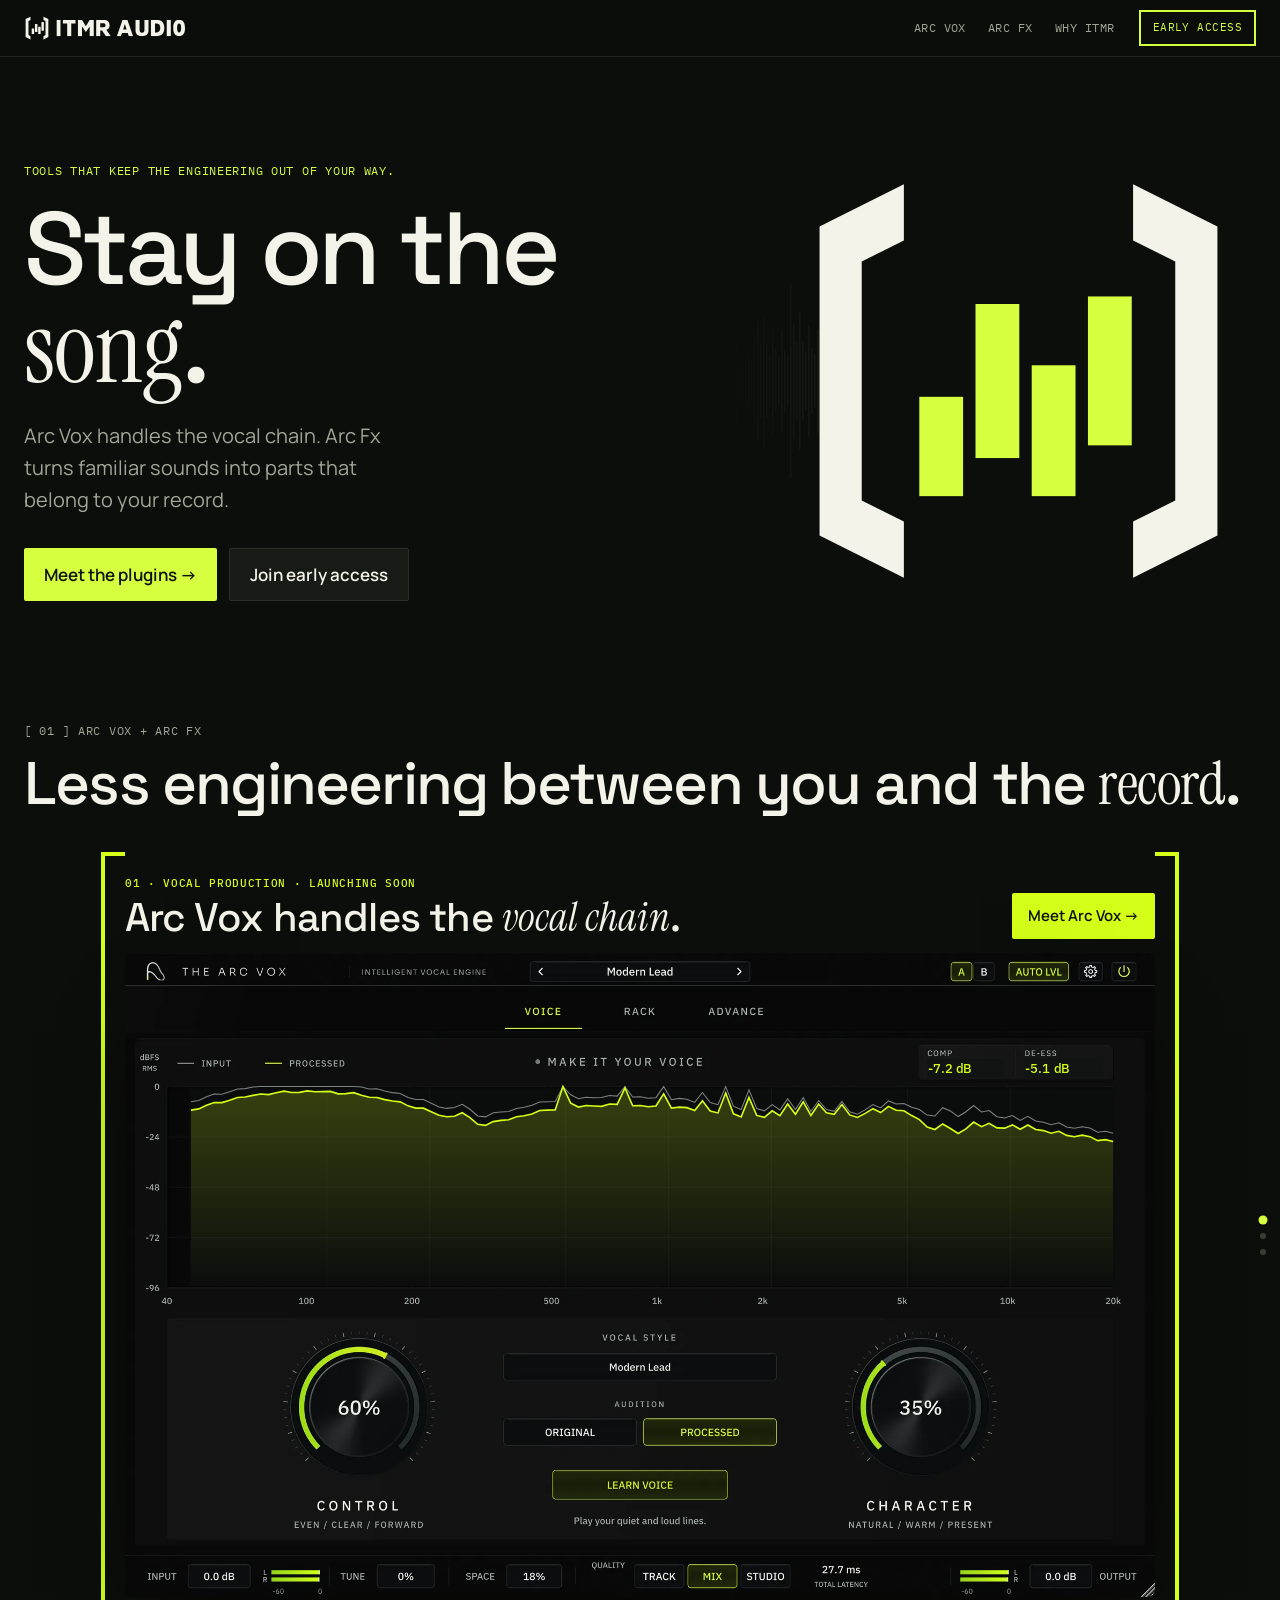
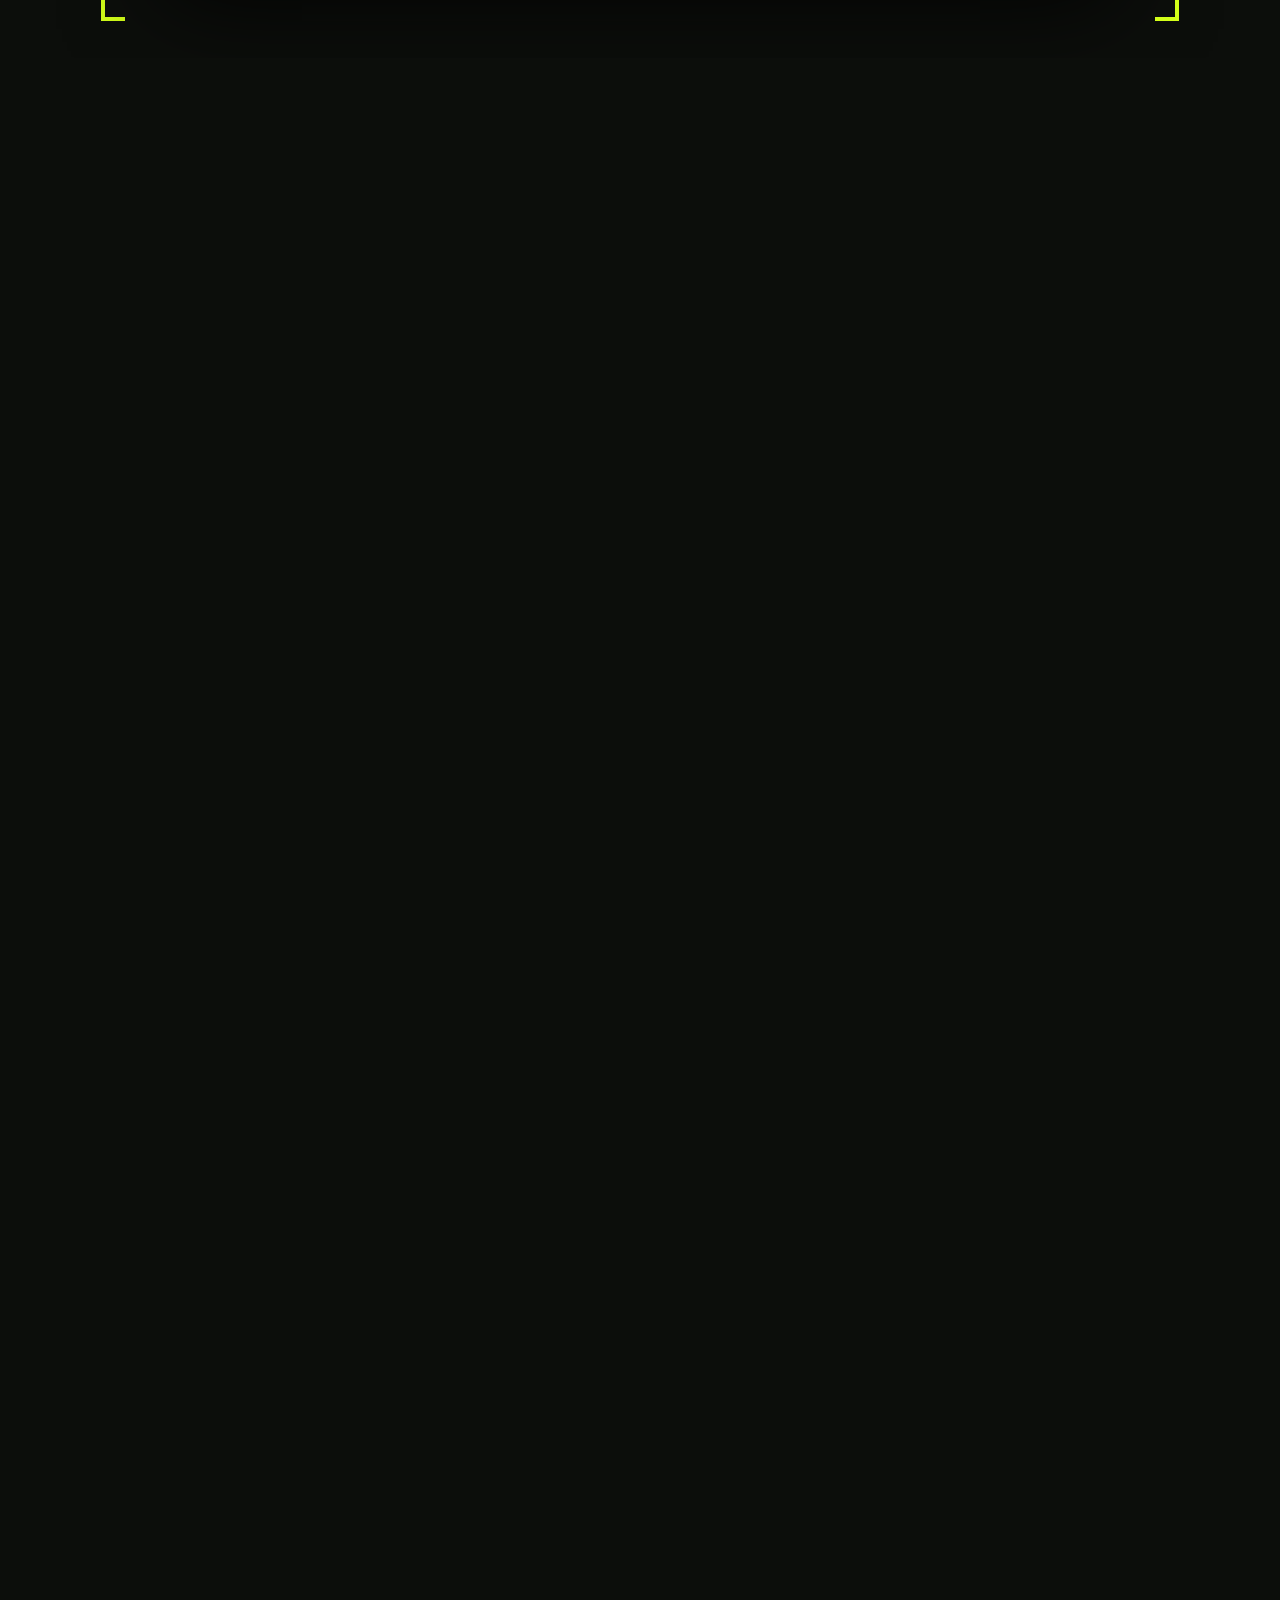
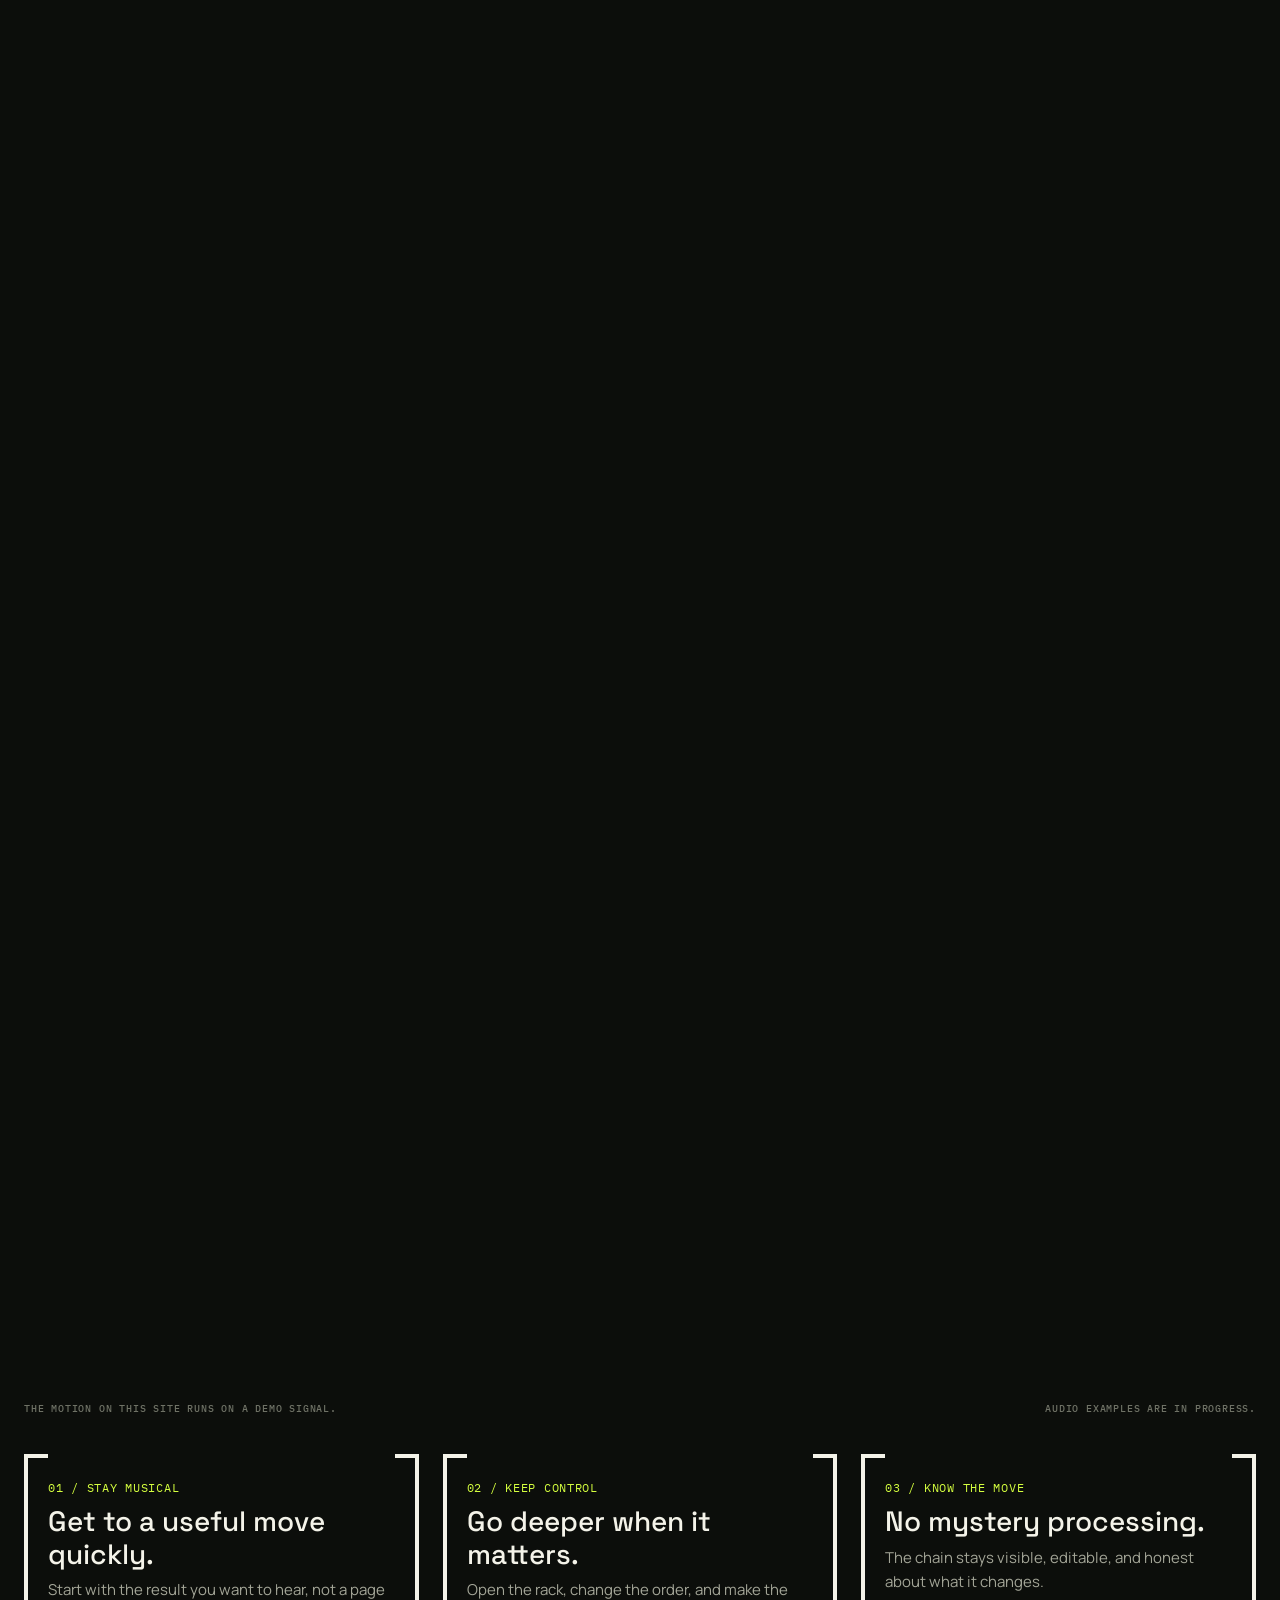
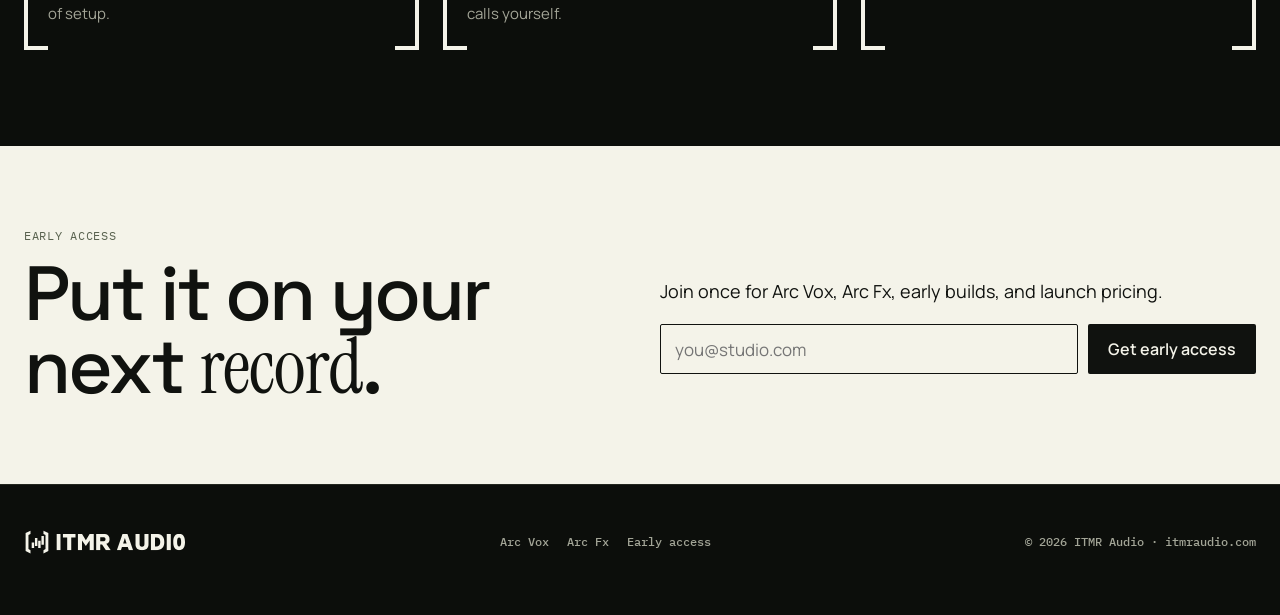
==== index.html @ 6d30c195 "Launch ITMR Audio site with artist-first product copy" ====
<!doctype html>
<html lang="en">
<head>
<meta charset="utf-8">
<meta name="viewport" content="width=device-width,initial-scale=1,viewport-fit=cover">
<title>ITMR Audio</title>
<meta name="description" content="ITMR Audio makes tools that keep artists focused on the song. Meet Arc Vox for vocal production and Arc Fx for turning familiar sounds into something new.">
<link rel="icon" href="assets/brand/itmr-audio-symbol-signal.svg" type="image/svg+xml">
<link rel="preconnect" href="https://fonts.googleapis.com">
<link rel="preconnect" href="https://fonts.gstatic.com" crossorigin>
<link rel="stylesheet" href="https://fonts.googleapis.com/css2?family=Space+Grotesk:wght@500;700&family=Manrope:wght@400;600&family=IBM+Plex+Mono:wght@500&family=IBM+Plex+Sans:wght@500&family=Instrument+Serif:ital@1&display=swap">
<link rel="stylesheet" href="assets/itmr.css">
<style>
/* Home: the ITMR house. Hero = headline + the living mark; then a perspective lift-away through
   each plugin's front face; then the point of view; then early access. */
:root{--ink:#0c0e0b;--ink-2:#171a15;--line:#23261f;--paper:#f4f3e9;--moss:#a3a597;--signal:#d5ff3f}
html{background:var(--ink)}
body{margin:0;background:var(--ink);color:var(--paper);font:400 17px/1.6 Manrope,system-ui,sans-serif;-webkit-font-smoothing:antialiased;overflow-x:clip}
a{color:inherit;text-decoration:none}
.itmr-bar{position:sticky;top:0;background:rgba(12,14,11,.88);backdrop-filter:blur(12px);-webkit-backdrop-filter:blur(12px)}
.w{max-width:1240px;margin:0 auto;padding:0 24px}
.mono{font-family:"IBM Plex Mono",ui-monospace,monospace;font-size:12px;letter-spacing:.06em;text-transform:uppercase}
.serif{font-family:"Instrument Serif",Georgia,serif;font-weight:400;letter-spacing:-.01em}
.hero{padding:64px 0 56px}
.hero .g{display:grid;grid-template-columns:minmax(0,1.1fr) minmax(0,.9fr);gap:48px;align-items:center}
.hero h1{margin:20px 0 0;font-family:"Space Grotesk",sans-serif;font-weight:500;font-size:clamp(52px,8vw,112px);line-height:.95;letter-spacing:-.04em}
.hero p{margin:24px 0 32px;color:var(--moss);font-size:20px;max-width:32ch}
.btns{display:flex;gap:12px;flex-wrap:wrap}
.b1{background:var(--signal);color:#10120f;padding:13px 20px;border-radius:2px;font-weight:600}
.b2{border:1px solid #2a2e26;background:var(--ink-2);padding:12px 20px;border-radius:2px;font-weight:600}
.b1:hover{background:#e4ff7a}.b2:hover{border-color:var(--paper)}
.logoD{width:100%;max-width:520px;justify-self:end}
.logoD canvas{width:100%;aspect-ratio:1/1;display:block}
.sec-h{padding:24px 0 0}
.sec-h h2{margin:14px 0 0;font-family:"Space Grotesk",sans-serif;font-weight:500;font-size:clamp(36px,5vw,60px);line-height:1;letter-spacing:-.03em}
.lh a.go{padding:11px 16px;border-radius:2px;font-weight:600;white-space:nowrap;font-size:15px;color:#10120f;background:var(--fc)}
.pr{display:grid;grid-template-columns:repeat(3,minmax(0,1fr));gap:24px;padding:40px 0 96px}
.pr .frD{--fc:#f4f3e9}
.pr b{display:block;font-family:"Space Grotesk",sans-serif;font-weight:500;font-size:28px;margin-top:8px;line-height:1.15}
.pr p{color:var(--moss);font-size:15px;margin:8px 0 0}
[data-reveal]{opacity:0;transform:translateY(40px);transition:opacity .6s,transform .6s}
[data-reveal].in{opacity:1;transform:none}
.join{background:var(--paper);color:#10120f}
.join .w{padding-top:80px;padding-bottom:80px;display:grid;grid-template-columns:minmax(0,1fr) minmax(0,1fr);gap:40px;align-items:end}
.join h2{margin:12px 0 0;font-family:"Space Grotesk",sans-serif;font-weight:500;font-size:clamp(40px,6vw,80px);line-height:.95;letter-spacing:-.04em}
.join form{display:flex;gap:10px;flex-wrap:wrap}
.join input{flex:1 1 220px;min-height:48px;padding:0 14px;border:1px solid #10120f;background:transparent;font:inherit;color:#10120f;border-radius:2px}
.join button{min-height:48px;padding:0 20px;background:#10120f;color:var(--paper);border:0;border-radius:2px;font:600 16px Manrope,sans-serif;cursor:pointer}
.join .msg{margin-top:10px;font-size:14px;color:#59624f;min-height:1.4em}
@media (max-width:860px){
.hero .g{grid-template-columns:minmax(0,1fr);gap:28px}
.logoD{max-width:340px;margin:0 auto;justify-self:center}
.pr,.join .w{grid-template-columns:minmax(0,1fr)}
}
</style>
</head>
<body>

<header class="itmr-bar"><div class="w">
<a href="index.html" aria-label="ITMR Audio home"><img src="assets/brand/itmr-audio-horizontal-paper.svg" alt="ITMR Audio" width="180" height="29"></a>
<nav aria-label="Main"><a href="arc-vox.html">Arc Vox</a><a href="arc-fx.html">Arc Fx</a><a class="hs" href="#pov">Why ITMR</a></nav>
<a class="ea" href="#join">Early access</a>
</div></header>

<main>
<section class="hero"><div class="w g">
<div>
<div class="mono" style="color:var(--signal)">Tools that keep the engineering out of your way.</div>
<h1>Stay on the <span class="serif">song</span>.</h1>
<p>Arc Vox handles the vocal chain. Arc Fx turns familiar sounds into parts that belong to your record.</p>
<div class="btns"><a class="b1" href="#tools">Meet the plugins →</a><a class="b2" href="#join">Join early access</a></div>
</div>
<div class="logoD"><canvas data-live="logo" aria-label="The ITMR Audio mark, its four bars turning into live level meters and back"></canvas></div>
</div></section>

<section class="sec-h" id="tools"><div class="w">
<div class="mono" style="color:var(--moss)">[ 01 ] Arc Vox + Arc Fx</div>
<h2>Less engineering between you and the <span class="serif">record</span>.</h2>
</div></section>

<section class="liftD" style="height:420vh;--stick:56px" aria-label="THE ARC VOX and THE ARC FX">
<div class="stageD">
<div class="layerD" style="--fc:#d3ff19">
<div class="frD" style="background:var(--ink)">
<div class="lh"><div><div class="k">01 · Vocal production · launching soon</div><div class="t">Arc Vox handles the <i>vocal chain</i>.</div></div><a class="go" href="arc-vox.html">Meet Arc Vox →</a></div>
<div class="live" data-live="vox-voice"><img src="assets/vox/01-voice.webp" alt="Arc Vox voice view: input and processed spectrum, CONTROL and CHARACTER knobs"><canvas></canvas></div>
</div>
</div>
<div class="layerD" style="--fc:#b8ff1f;opacity:0">
<div class="frD" style="background:var(--ink)">
<div class="lh"><div><div class="k">02 · Modular effects · early access</div><div class="t">Quit using the sound exactly as you <i>found it</i>.</div></div><a class="go" href="arc-fx.html">Meet Arc Fx →</a></div>
<div class="live" data-live="fx-create"><img src="assets/fx/scr/01-create.webp" alt="Arc Fx create view: UNSTABLE and DRIFT knobs, the transform field, and Generate"><canvas></canvas></div>
</div>
</div>
<div class="layerD txt" id="inside" style="--fc:#d5ff3f;opacity:0">
<div class="kD">[ 02 ] Inside</div>
<div class="bigD">Start fast. Open it up when you want <i>control</i>.</div>
<p class="subD">Both plugins put the useful move first, then open into editable racks when you want to make every decision yourself.</p>
<div class="btns" style="justify-content:center"><a class="frD" style="--fc:#d3ff19;padding:12px 26px;font-weight:600" href="arc-vox.html#tour">Open the Arc Vox rack →</a><a class="frD" style="--fc:#b8ff1f;padding:12px 26px;font-weight:600" href="arc-fx.html#tour">Open the Arc Fx pedals →</a></div>
</div>
<div class="dotsD" aria-hidden="true"><i></i><i></i><i></i></div>
</div>
</section>
<div class="w"><div class="demo-tag"><span>The motion on this site runs on a demo signal.</span><span>Audio examples are in progress.</span></div></div>

<section id="pov"><div class="w">
<div class="pr">
<div class="frD" data-reveal><div class="mono" style="color:var(--signal)">01 / Stay musical</div><b>Get to a useful move quickly.</b><p>Start with the result you want to hear, not a page of setup.</p></div>
<div class="frD" data-reveal style="transition-delay:.1s"><div class="mono" style="color:var(--signal)">02 / Keep control</div><b>Go deeper when it matters.</b><p>Open the rack, change the order, and make the calls yourself.</p></div>
<div class="frD" data-reveal style="transition-delay:.2s"><div class="mono" style="color:var(--signal)">03 / Know the move</div><b>No mystery processing.</b><p>The chain stays visible, editable, and honest about what it changes.</p></div>
</div>
</div></section>

<section class="join" id="join"><div class="w">
<div><div class="mono" style="color:#59624f">Early access</div><h2>Put it on your next <span class="serif">record</span>.</h2></div>
<div>
<p style="margin:0 0 18px;font-size:18px">Join once for Arc Vox, Arc Fx, early builds, and launch pricing.</p>
<form id="join-form" novalidate><label for="em" style="position:absolute;left:-9999px">Email</label><input id="em" type="email" placeholder="you@studio.com" autocomplete="email" required><button type="submit">Get early access</button></form>
<div class="msg" id="join-msg" role="status"></div>
</div>
</div></section>
</main>

<footer class="itmr-foot"><div class="w">
<img src="assets/brand/itmr-audio-horizontal-paper.svg" alt="ITMR Audio" width="162" height="26">
<nav aria-label="Footer"><a href="arc-vox.html">Arc Vox</a><a href="arc-fx.html">Arc Fx</a><a href="#join">Early access</a></nav>
<span>© 2026 ITMR Audio · itmraudio.com</span>
</div></footer>

<script src="assets/itmr.js"></script>
<script>
document.getElementById('join-form').addEventListener('submit',function(e){e.preventDefault();var v=document.getElementById('em').value.trim(),m=document.getElementById('join-msg');
if(!/^\S+@\S+\.\S+$/.test(v)){m.textContent='Enter a valid email address.';return;}m.textContent='Thanks. Signup is not connected yet, so nothing was sent.';});
</script>
</body>
</html>
---- assets/itmr.css ----
/* ITMR Audio house layer: shared by the home page and every product page.
   Product pages keep their own palette inside; this file owns the shell, the bracket frames,
   the live plugin overlays and the perspective lift-away tours. */
.itmr-bar{position:relative;z-index:31;background:#0c0e0b;border-bottom:1px solid #23261f;font-family:"IBM Plex Mono",ui-monospace,monospace}
.itmr-bar .w{max-width:1240px;margin:0 auto;padding:0 24px;height:56px;display:flex;align-items:center;gap:24px}
.itmr-bar img{display:block;height:26px;width:auto}
.itmr-bar nav{display:flex;gap:22px;margin-left:auto;font-size:12px;letter-spacing:.04em;text-transform:uppercase}
.itmr-bar nav a{color:#a3a597;text-decoration:none;white-space:nowrap}
.itmr-bar nav a:hover{color:#f4f3e9}
.itmr-bar nav a[aria-current="page"]{color:#f4f3e9}
.itmr-bar .ea{border:2px solid #d5ff3f;color:#d5ff3f;padding:7px 12px;font-size:11px;letter-spacing:.04em;text-transform:uppercase;text-decoration:none;white-space:nowrap}
.itmr-bar .ea:hover{background:#d5ff3f;color:#10120f}
@media (max-width:720px){.itmr-bar nav .hs{display:none}.itmr-bar nav{gap:14px;font-size:11px}.itmr-bar .ea{display:none}.itmr-bar img{height:22px}}

/* bracket frame: the logo's brackets, in the colour of whatever they hold */
.frD{position:relative;padding:24px}
.frD::before,.frD::after{content:"";position:absolute;top:0;bottom:0;width:20px;border:4px solid var(--fc,#f4f3e9);pointer-events:none}
.frD::before{left:0;border-right:0}.frD::after{right:0;border-left:0}
@media (max-width:860px){.frD{padding:16px 14px}}

/* live plugin: screenshot + canvas drawn at the UI's own geometry */
.live{position:relative;width:100%;aspect-ratio:1280/800;border-radius:8px;overflow:hidden;background:#080909;box-shadow:0 40px 90px -40px rgba(0,0,0,.9)}
.live>img,.live>canvas{position:absolute;inset:0;width:100%;height:100%;display:block}
.live.chain{aspect-ratio:1440/560;background:#10120f}
.live.chain .peds{position:absolute;left:4%;right:4%;top:50%;transform:translateY(-50%);display:flex;align-items:center;justify-content:space-between;gap:2%;pointer-events:none;font:500 12px/1 "IBM Plex Mono",monospace;letter-spacing:.08em;text-transform:uppercase;color:#a3a597}
.live.chain .peds img{width:19%;aspect-ratio:480/540;display:block;filter:drop-shadow(0 18px 24px rgba(0,0,0,.55))}
.live.chain .peds span{width:7%}.live.chain .peds span:last-child{text-align:right}
.demo-tag{font:500 10px/1 "IBM Plex Mono",monospace;letter-spacing:.08em;text-transform:uppercase;color:#6f7266;margin-top:10px;display:flex;justify-content:space-between;gap:12px}

/* perspective lift-away tour */
.liftD{position:relative}
.liftD .stageD{position:sticky;top:var(--stick,72px);height:calc(100vh - var(--stick,72px));height:calc(100svh - var(--stick,72px));overflow:hidden;display:grid;place-items:center;padding:0 20px}
.liftD .layerD{grid-area:1/1;width:min(100%,calc((100svh - var(--stick,72px) - 200px) * 1.6 + 48px));transform-origin:50% 55%;backface-visibility:hidden;will-change:transform,opacity;color:#f4f3e9}
.liftD .layerD.txt{width:min(100%,900px);text-align:center}
.liftD .lh{display:grid;grid-template-columns:minmax(0,1fr) auto;gap:10px 20px;align-items:end;margin-bottom:14px;text-align:left}
.liftD .lh .k{font:500 11px/1.3 "IBM Plex Mono",monospace;letter-spacing:.06em;text-transform:uppercase;color:var(--fc)}
.liftD .lh .t{font-family:"Space Grotesk",system-ui,sans-serif;font-weight:500;font-size:clamp(24px,3.2vw,40px);line-height:1.05;letter-spacing:-.02em;margin-top:6px}
.liftD .lh .t i{font-family:"Instrument Serif",Georgia,serif;font-weight:400;letter-spacing:0}
.liftD .lh p{margin:0;max-width:34ch;color:#a3a597;font:400 14px/1.5 "Manrope",system-ui,sans-serif}
.liftD .dotsD{position:absolute;right:14px;top:50%;transform:translateY(-50%);display:grid;gap:10px;z-index:9}
.liftD .dotsD i{display:block;width:6px;height:6px;border-radius:50%;background:#3a3e34;transition:background .3s,transform .3s}
.liftD .dotsD i.on{background:var(--dot,#d5ff3f);transform:scale(1.5)}
.liftD .bigD{font-family:"Space Grotesk",system-ui,sans-serif;font-weight:500;font-size:clamp(40px,7vw,96px);line-height:.98;letter-spacing:-.04em;margin:16px auto 0;max-width:12ch}
.liftD .bigD i{font-family:"Instrument Serif",Georgia,serif;font-weight:400;letter-spacing:-.01em}
.liftD .kD{font:500 12px/1 "IBM Plex Mono",monospace;letter-spacing:.06em;text-transform:uppercase;color:var(--fc,#d5ff3f)}
.liftD .subD{margin:20px auto 26px;color:#a3a597;max-width:40ch;font:400 17px/1.6 "Manrope",system-ui,sans-serif}
@media (max-width:860px){.liftD .lh{grid-template-columns:minmax(0,1fr)}.liftD .lh p{display:none}.liftD .dotsD{right:6px}}
@media (prefers-reduced-motion:reduce){.liftD{height:auto!important}.liftD .stageD{position:static;height:auto;display:block;padding:24px 20px}.liftD .layerD{opacity:1!important;transform:none!important;margin:0 auto 48px}.liftD .dotsD{display:none}}

/* house footer */
.itmr-foot{border-top:1px solid #23261f;background:#0c0e0b;position:relative;z-index:1}
.itmr-foot .w{max-width:1240px;margin:0 auto;padding:44px 24px 60px;display:flex;flex-wrap:wrap;justify-content:space-between;gap:20px;align-items:center;font:500 12px/1.5 "IBM Plex Mono",monospace;color:#a3a597}
.itmr-foot img{height:26px;width:auto;display:block}
.itmr-foot nav{display:flex;gap:18px;flex-wrap:wrap}.itmr-foot a{color:#a3a597;text-decoration:none}.itmr-foot a:hover{color:#f4f3e9}
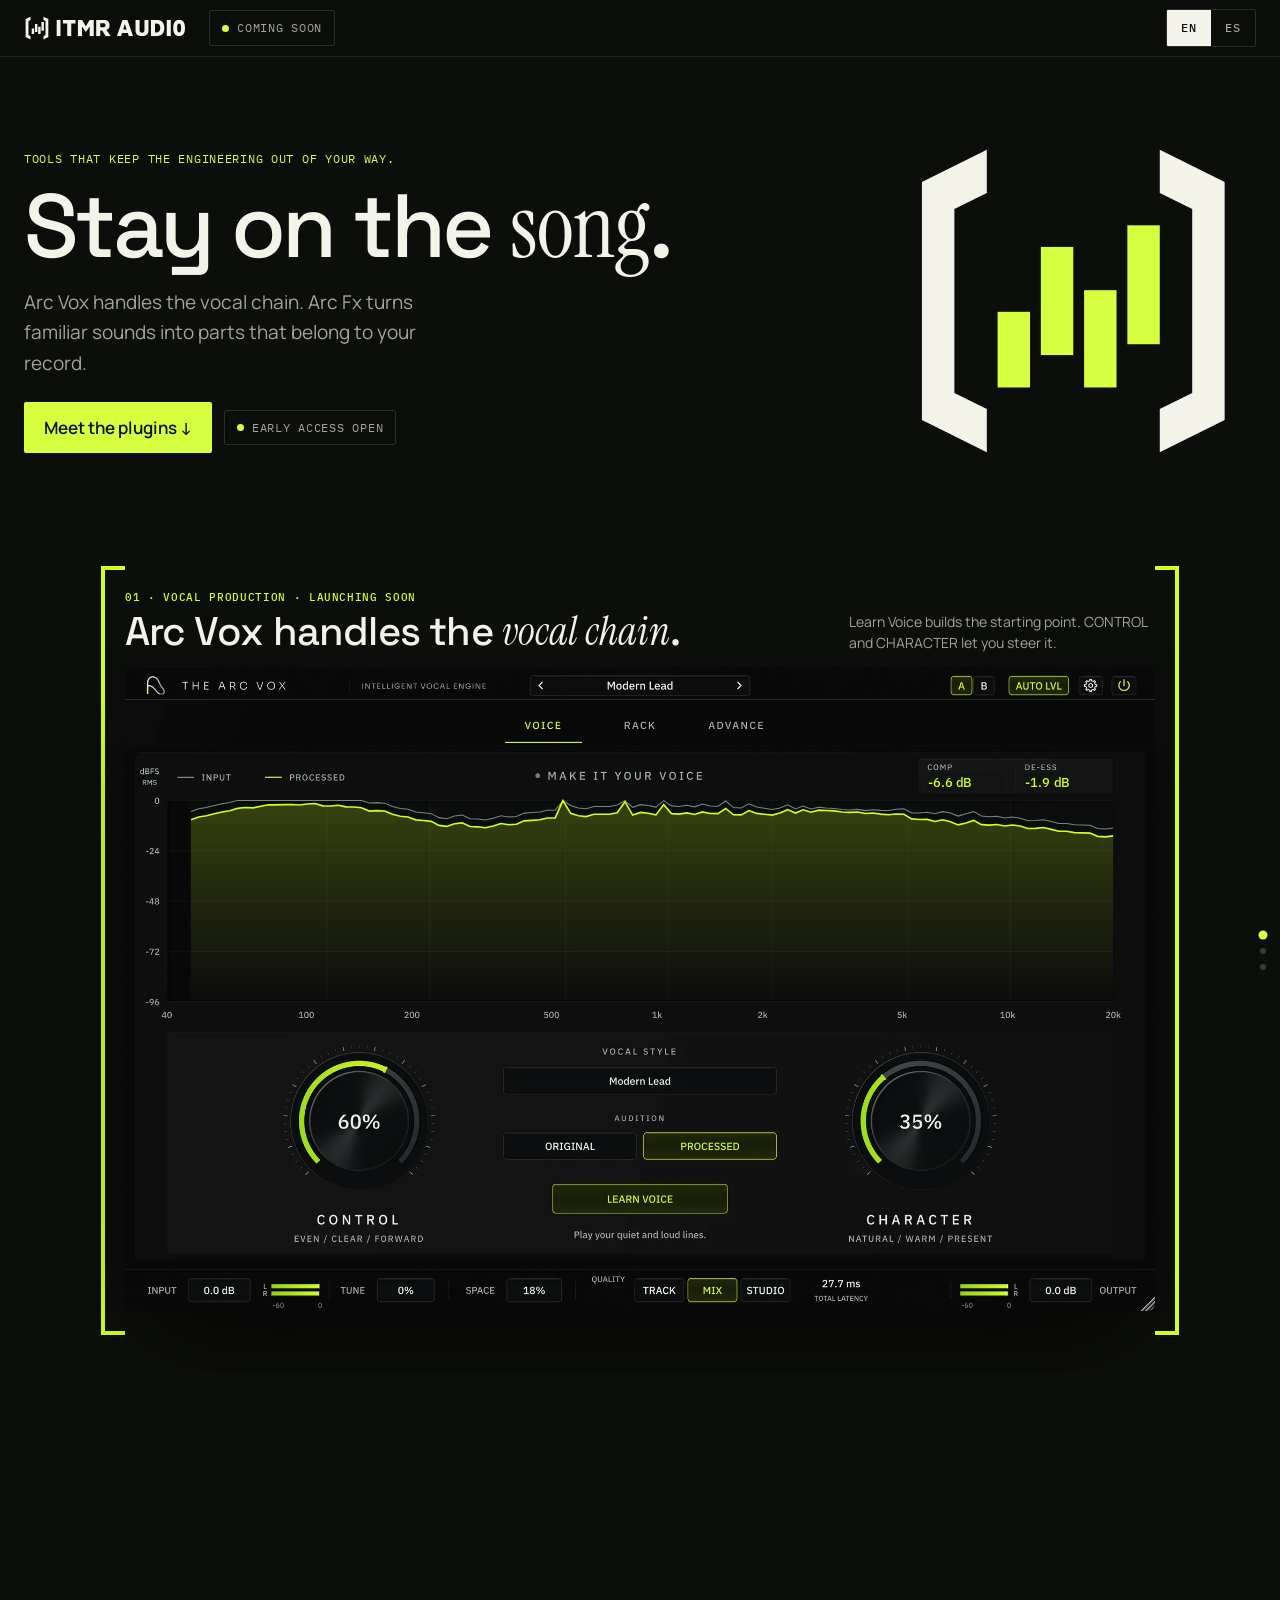
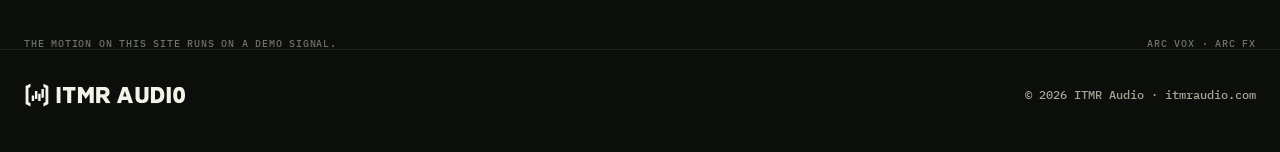
==== commit a1c0bbdb: "Launch coming-soon page with free early-access signup" ====
--- a/index.html
+++ b/index.html
@@ -3,16 +3,16 @@
 <head>
 <meta charset="utf-8">
 <meta name="viewport" content="width=device-width,initial-scale=1,viewport-fit=cover">
-<title>ITMR Audio</title>
-<meta name="description" content="ITMR Audio makes tools that keep artists focused on the song. Meet Arc Vox for vocal production and Arc Fx for turning familiar sounds into something new.">
+<title>ITMR Audio · Coming soon</title>
+<meta name="description" content="Arc Vox handles the vocal chain. Arc Fx turns familiar sounds into something new. Join the ITMR Audio early-access list.">
 <link rel="icon" href="assets/brand/itmr-audio-symbol-signal.svg" type="image/svg+xml">
 <link rel="preconnect" href="https://fonts.googleapis.com">
 <link rel="preconnect" href="https://fonts.gstatic.com" crossorigin>
 <link rel="stylesheet" href="https://fonts.googleapis.com/css2?family=Space+Grotesk:wght@500;700&family=Manrope:wght@400;600&family=IBM+Plex+Mono:wght@500&family=IBM+Plex+Sans:wght@500&family=Instrument+Serif:ital@1&display=swap">
 <link rel="stylesheet" href="assets/itmr.css">
 <style>
-/* Home: the ITMR house. Hero = headline + the living mark; then a perspective lift-away through
-   each plugin's front face; then the point of view; then early access. */
+/* Coming-soon page: compact version of the home. Animated mark → perspective lift-away through both
+   plugins' live front faces → early-access signup. English / Spanish switch. */
 :root{--ink:#0c0e0b;--ink-2:#171a15;--line:#23261f;--paper:#f4f3e9;--moss:#a3a597;--signal:#d5ff3f}
 html{background:var(--ink)}
 body{margin:0;background:var(--ink);color:var(--paper);font:400 17px/1.6 Manrope,system-ui,sans-serif;-webkit-font-smoothing:antialiased;overflow-x:clip}
@@ -21,116 +21,155 @@
 .w{max-width:1240px;margin:0 auto;padding:0 24px}
 .mono{font-family:"IBM Plex Mono",ui-monospace,monospace;font-size:12px;letter-spacing:.06em;text-transform:uppercase}
 .serif{font-family:"Instrument Serif",Georgia,serif;font-weight:400;letter-spacing:-.01em}
-.hero{padding:64px 0 56px}
-.hero .g{display:grid;grid-template-columns:minmax(0,1.1fr) minmax(0,.9fr);gap:48px;align-items:center}
-.hero h1{margin:20px 0 0;font-family:"Space Grotesk",sans-serif;font-weight:500;font-size:clamp(52px,8vw,112px);line-height:.95;letter-spacing:-.04em}
-.hero p{margin:24px 0 32px;color:var(--moss);font-size:20px;max-width:32ch}
-.btns{display:flex;gap:12px;flex-wrap:wrap}
-.b1{background:var(--signal);color:#10120f;padding:13px 20px;border-radius:2px;font-weight:600}
-.b2{border:1px solid #2a2e26;background:var(--ink-2);padding:12px 20px;border-radius:2px;font-weight:600}
-.b1:hover{background:#e4ff7a}.b2:hover{border-color:var(--paper)}
-.logoD{width:100%;max-width:520px;justify-self:end}
+/* language switch */
+.lang{margin-left:auto;display:flex;border:1px solid #2a2e26;border-radius:2px;overflow:hidden}
+.lang button{min-width:44px;min-height:36px;padding:0 10px;background:transparent;border:0;color:var(--moss);font:500 12px/1 "IBM Plex Mono",monospace;letter-spacing:.06em;cursor:pointer}
+.lang button[aria-pressed="true"]{background:var(--paper);color:#10120f}
+.lang button:focus-visible{outline:2px solid var(--signal);outline-offset:-2px}
+.soon-chip{display:inline-flex;align-items:center;gap:8px;border:1px solid #2a2e26;padding:7px 12px;border-radius:2px;color:var(--moss);white-space:nowrap}
+.soon-chip i{width:7px;height:7px;border-radius:50%;background:var(--signal);animation:pulse 1.6s ease-in-out infinite}
+@keyframes pulse{50%{opacity:.25}}
+@media (prefers-reduced-motion:reduce){.soon-chip i{animation:none}}
+/* hero: compact */
+.hero{padding:44px 0 28px}
+.hero .g{display:grid;grid-template-columns:minmax(0,1.15fr) minmax(0,.85fr);gap:40px;align-items:center}
+.hero h1{margin:16px 0 0;font-family:"Space Grotesk",sans-serif;font-weight:500;font-size:clamp(46px,7vw,96px);line-height:.95;letter-spacing:-.04em}
+.hero p{margin:18px 0 24px;color:var(--moss);font-size:19px;max-width:34ch}
+.btns{display:flex;gap:12px;flex-wrap:wrap;align-items:center}
+.b1{background:var(--signal);color:#10120f;padding:12px 20px;border-radius:2px;font-weight:600}
+.b1:hover{background:#e4ff7a}
+.logoD{width:100%;max-width:400px;justify-self:end}
 .logoD canvas{width:100%;aspect-ratio:1/1;display:block}
-.sec-h{padding:24px 0 0}
-.sec-h h2{margin:14px 0 0;font-family:"Space Grotesk",sans-serif;font-weight:500;font-size:clamp(36px,5vw,60px);line-height:1;letter-spacing:-.03em}
-.lh a.go{padding:11px 16px;border-radius:2px;font-weight:600;white-space:nowrap;font-size:15px;color:#10120f;background:var(--fc)}
-.pr{display:grid;grid-template-columns:repeat(3,minmax(0,1fr));gap:24px;padding:40px 0 96px}
-.pr .frD{--fc:#f4f3e9}
-.pr b{display:block;font-family:"Space Grotesk",sans-serif;font-weight:500;font-size:28px;margin-top:8px;line-height:1.15}
-.pr p{color:var(--moss);font-size:15px;margin:8px 0 0}
-[data-reveal]{opacity:0;transform:translateY(40px);transition:opacity .6s,transform .6s}
-[data-reveal].in{opacity:1;transform:none}
-.join{background:var(--paper);color:#10120f}
-.join .w{padding-top:80px;padding-bottom:80px;display:grid;grid-template-columns:minmax(0,1fr) minmax(0,1fr);gap:40px;align-items:end}
-.join h2{margin:12px 0 0;font-family:"Space Grotesk",sans-serif;font-weight:500;font-size:clamp(40px,6vw,80px);line-height:.95;letter-spacing:-.04em}
-.join form{display:flex;gap:10px;flex-wrap:wrap}
-.join input{flex:1 1 220px;min-height:48px;padding:0 14px;border:1px solid #10120f;background:transparent;font:inherit;color:#10120f;border-radius:2px}
-.join button{min-height:48px;padding:0 20px;background:#10120f;color:var(--paper);border:0;border-radius:2px;font:600 16px Manrope,sans-serif;cursor:pointer}
-.join .msg{margin-top:10px;font-size:14px;color:#59624f;min-height:1.4em}
+/* final layer */
+.signup-form{width:min(100%,540px);margin:0 auto}
+.signup-row{display:flex;gap:10px;align-items:stretch}
+.signup-row input{min-width:0;flex:1;min-height:52px;padding:0 16px;border:1px solid #4a5040;border-radius:2px;background:#11140f;color:var(--paper);font:500 16px Manrope,sans-serif;outline:none}
+.signup-row input::placeholder{color:#777b6f}
+.signup-row input:focus{border-color:var(--signal);box-shadow:0 0 0 2px rgba(213,255,63,.13)}
+.signup-row button{min-height:52px;padding:0 22px;border:1px solid var(--signal);border-radius:2px;background:var(--signal);color:#10120f;font:700 15px Manrope,sans-serif;cursor:pointer;white-space:nowrap}
+.signup-row button:hover{background:#e4ff7a;border-color:#e4ff7a}
+.signup-row button:disabled{cursor:wait;opacity:.62}
+.signup-note{margin:11px 0 0;color:#777b6f;font:500 10px/1.5 "IBM Plex Mono",monospace;letter-spacing:.04em;text-transform:uppercase}
+.signup-status{min-height:1.5em;margin:12px 0 0;color:var(--moss);font-size:14px}
+.signup-status.ok{color:var(--signal)}
+.signup-status.err{color:#ffb58c}
+.hp{position:absolute!important;width:1px!important;height:1px!important;padding:0!important;margin:-1px!important;overflow:hidden!important;clip:rect(0,0,0,0)!important;white-space:nowrap!important;border:0!important}
+.itmr-foot .w{padding:32px 24px 44px}
 @media (max-width:860px){
-.hero .g{grid-template-columns:minmax(0,1fr);gap:28px}
-.logoD{max-width:340px;margin:0 auto;justify-self:center}
-.pr,.join .w{grid-template-columns:minmax(0,1fr)}
+.hero{padding:28px 0 20px}
+.hero .g{grid-template-columns:minmax(0,1fr);gap:20px}
+.logoD{max-width:300px;margin:0 auto;justify-self:center}
+.itmr-bar .soon-chip{display:none}
+.signup-row{flex-direction:column}
+.signup-row button{width:100%}
 }
 </style>
 </head>
 <body>
 
 <header class="itmr-bar"><div class="w">
-<a href="index.html" aria-label="ITMR Audio home"><img src="assets/brand/itmr-audio-horizontal-paper.svg" alt="ITMR Audio" width="180" height="29"></a>
-<nav aria-label="Main"><a href="arc-vox.html">Arc Vox</a><a href="arc-fx.html">Arc Fx</a><a class="hs" href="#pov">Why ITMR</a></nav>
-<a class="ea" href="#join">Early access</a>
+<img src="assets/brand/itmr-audio-horizontal-paper.svg" alt="ITMR Audio" width="180" height="29">
+<span class="soon-chip mono"><i></i><span data-i18n="chip">Coming soon</span></span>
+<div class="lang" role="group" aria-label="Language / Idioma"><button type="button" data-lang="en" aria-pressed="true">EN</button><button type="button" data-lang="es" aria-pressed="false">ES</button></div>
 </div></header>
 
 <main>
 <section class="hero"><div class="w g">
 <div>
-<div class="mono" style="color:var(--signal)">Tools that keep the engineering out of your way.</div>
-<h1>Stay on the <span class="serif">song</span>.</h1>
-<p>Arc Vox handles the vocal chain. Arc Fx turns familiar sounds into parts that belong to your record.</p>
-<div class="btns"><a class="b1" href="#tools">Meet the plugins →</a><a class="b2" href="#join">Join early access</a></div>
+<div class="mono" style="color:var(--signal)" data-i18n="kicker">A signal. A frame. A point of view.</div>
+<h1 data-i18n-html="h1">Stay on the <span class="serif">song</span>.</h1>
+<p data-i18n="lede">Arc Vox handles the vocal chain. Arc Fx turns familiar sounds into parts that belong to your record.</p>
+<div class="btns"><a class="b1" href="#tools" data-i18n="see">See the plugins ↓</a><a class="soon-chip mono" href="#signup"><i></i><span data-i18n="signupSoon">Early access open</span></a></div>
 </div>
-<div class="logoD"><canvas data-live="logo" aria-label="The ITMR Audio mark, its four bars turning into live level meters and back"></canvas></div>
+<div class="logoD"><canvas data-live="logo" data-i18n-aria="logoAria" aria-label="The ITMR Audio mark, its four bars turning into live level meters and back"></canvas></div>
 </div></section>
 
-<section class="sec-h" id="tools"><div class="w">
-<div class="mono" style="color:var(--moss)">[ 01 ] Arc Vox + Arc Fx</div>
-<h2>Less engineering between you and the <span class="serif">record</span>.</h2>
-</div></section>
-
-<section class="liftD" style="height:420vh;--stick:56px" aria-label="THE ARC VOX and THE ARC FX">
+<section class="liftD" id="tools" style="height:300vh;--stick:56px" aria-label="THE ARC VOX · THE ARC FX">
 <div class="stageD">
 <div class="layerD" style="--fc:#d3ff19">
 <div class="frD" style="background:var(--ink)">
-<div class="lh"><div><div class="k">01 · Vocal production · launching soon</div><div class="t">Arc Vox handles the <i>vocal chain</i>.</div></div><a class="go" href="arc-vox.html">Meet Arc Vox →</a></div>
-<div class="live" data-live="vox-voice"><img src="assets/vox/01-voice.webp" alt="Arc Vox voice view: input and processed spectrum, CONTROL and CHARACTER knobs"><canvas></canvas></div>
+<div class="lh"><div><div class="k" data-i18n="voxK">01 · Vocal production · launching soon</div><div class="t" data-i18n-html="voxT">Arc Vox handles the <i>vocal chain</i>.</div></div><p data-i18n="voxP">Learn Voice builds the starting point. CONTROL and CHARACTER let you steer it.</p></div>
+<div class="live" data-live="vox-voice"><img src="assets/vox/01-voice.webp" alt="THE ARC VOX"><canvas></canvas></div>
 </div>
 </div>
 <div class="layerD" style="--fc:#b8ff1f;opacity:0">
 <div class="frD" style="background:var(--ink)">
-<div class="lh"><div><div class="k">02 · Modular effects · early access</div><div class="t">Quit using the sound exactly as you <i>found it</i>.</div></div><a class="go" href="arc-fx.html">Meet Arc Fx →</a></div>
-<div class="live" data-live="fx-create"><img src="assets/fx/scr/01-create.webp" alt="Arc Fx create view: UNSTABLE and DRIFT knobs, the transform field, and Generate"><canvas></canvas></div>
+<div class="lh"><div><div class="k" data-i18n="fxK">02 · Modular effects · coming soon</div><div class="t" data-i18n-html="fxT">Quit using the sound exactly as you <i>found it</i>.</div></div><p data-i18n="fxP">Turn a plain or familiar sound into a part that belongs to your record.</p></div>
+<div class="live" data-live="fx-create"><img src="assets/fx/scr/01-create.webp" alt="THE ARC FX"><canvas></canvas></div>
 </div>
 </div>
-<div class="layerD txt" id="inside" style="--fc:#d5ff3f;opacity:0">
-<div class="kD">[ 02 ] Inside</div>
-<div class="bigD">Start fast. Open it up when you want <i>control</i>.</div>
-<p class="subD">Both plugins put the useful move first, then open into editable racks when you want to make every decision yourself.</p>
-<div class="btns" style="justify-content:center"><a class="frD" style="--fc:#d3ff19;padding:12px 26px;font-weight:600" href="arc-vox.html#tour">Open the Arc Vox rack →</a><a class="frD" style="--fc:#b8ff1f;padding:12px 26px;font-weight:600" href="arc-fx.html#tour">Open the Arc Fx pedals →</a></div>
+<div class="layerD txt" id="signup" style="--fc:#d5ff3f;opacity:0">
+<div class="kD" data-i18n="suK">[ Sign up ]</div>
+<div class="bigD" data-i18n-html="suBig">Get there <i>early</i>.</div>
+<p class="subD" data-i18n="suSub">Join the list for early access and launch pricing.</p>
+<form class="signup-form" id="signup-form" novalidate>
+<label class="hp" for="signup-company">Company</label><input class="hp" id="signup-company" name="company" type="text" tabindex="-1" autocomplete="off">
+<div class="signup-row"><label class="hp" for="signup-email" data-i18n="emailLabel">Email address</label><input id="signup-email" name="email" type="email" autocomplete="email" inputmode="email" required maxlength="254" placeholder="you@studio.com" data-i18n-placeholder="emailPlaceholder"><button type="submit" data-i18n="suBtn">Join early access</button></div>
+<p class="signup-note" data-i18n="privacy">Product news only. Unsubscribe anytime.</p>
+<p class="signup-status" id="signup-status" role="status" aria-live="polite"></p>
+</form>
 </div>
 <div class="dotsD" aria-hidden="true"><i></i><i></i><i></i></div>
 </div>
 </section>
-<div class="w"><div class="demo-tag"><span>The motion on this site runs on a demo signal.</span><span>Audio examples are in progress.</span></div></div>
-
-<section id="pov"><div class="w">
-<div class="pr">
-<div class="frD" data-reveal><div class="mono" style="color:var(--signal)">01 / Stay musical</div><b>Get to a useful move quickly.</b><p>Start with the result you want to hear, not a page of setup.</p></div>
-<div class="frD" data-reveal style="transition-delay:.1s"><div class="mono" style="color:var(--signal)">02 / Keep control</div><b>Go deeper when it matters.</b><p>Open the rack, change the order, and make the calls yourself.</p></div>
-<div class="frD" data-reveal style="transition-delay:.2s"><div class="mono" style="color:var(--signal)">03 / Know the move</div><b>No mystery processing.</b><p>The chain stays visible, editable, and honest about what it changes.</p></div>
-</div>
-</div></section>
-
-<section class="join" id="join"><div class="w">
-<div><div class="mono" style="color:#59624f">Early access</div><h2>Put it on your next <span class="serif">record</span>.</h2></div>
-<div>
-<p style="margin:0 0 18px;font-size:18px">Join once for Arc Vox, Arc Fx, early builds, and launch pricing.</p>
-<form id="join-form" novalidate><label for="em" style="position:absolute;left:-9999px">Email</label><input id="em" type="email" placeholder="you@studio.com" autocomplete="email" required><button type="submit">Get early access</button></form>
-<div class="msg" id="join-msg" role="status"></div>
-</div>
-</div></section>
+<div class="w"><div class="demo-tag"><span data-i18n="demo">The motion on this site runs on a demo signal.</span><span>ARC VOX · ARC FX</span></div></div>
 </main>
 
 <footer class="itmr-foot"><div class="w">
 <img src="assets/brand/itmr-audio-horizontal-paper.svg" alt="ITMR Audio" width="162" height="26">
-<nav aria-label="Footer"><a href="arc-vox.html">Arc Vox</a><a href="arc-fx.html">Arc Fx</a><a href="#join">Early access</a></nav>
-<span>© 2026 ITMR Audio · itmraudio.com</span>
+<span data-i18n="foot">© 2026 ITMR Audio · itmraudio.com</span>
 </div></footer>
 
 <script src="assets/itmr.js"></script>
 <script>
-document.getElementById('join-form').addEventListener('submit',function(e){e.preventDefault();var v=document.getElementById('em').value.trim(),m=document.getElementById('join-msg');
-if(!/^\S+@\S+\.\S+$/.test(v)){m.textContent='Enter a valid email address.';return;}m.textContent='Thanks. Signup is not connected yet, so nothing was sent.';});
+(function(){
+var T={
+ en:{chip:'Coming soon',kicker:'Tools that keep the engineering out of your way.',h1:'Stay on the <span class="serif">song</span>.',
+  lede:'Arc Vox handles the vocal chain. Arc Fx turns familiar sounds into parts that belong to your record.',see:'Meet the plugins ↓',signupSoon:'Early access open',
+  logoAria:'The ITMR Audio mark, its four bars turning into live level meters and back',
+  voxK:'01 · Vocal production · launching soon',voxT:'Arc Vox handles the <i>vocal chain</i>.',voxP:'Learn Voice builds the starting point. CONTROL and CHARACTER let you steer it.',
+  fxK:'02 · Modular effects · coming soon',fxT:'Quit using the sound exactly as you <i>found it</i>.',fxP:'Turn a plain or familiar sound into a part that belongs to your record.',
+  suK:'[ Sign up ]',suBig:'Get there <i>early</i>.',suSub:'Join the list for early access and launch pricing.',
+  suBtn:'Join early access',emailLabel:'Email address',emailPlaceholder:'you@studio.com',privacy:'Product news only. Unsubscribe anytime.',sending:'Joining…',success:"You're on the list.",exists:"You're already on the list.",invalid:'Enter a valid email address.',error:'Something went wrong. Try again.',demo:'The motion on this site runs on a demo signal.',foot:'© 2026 ITMR Audio · itmraudio.com',
+  title:'ITMR Audio · Coming soon'},
+ es:{chip:'Próximamente',kicker:'Herramientas que no interrumpen tu proceso.',h1:'Mantente en la <span class="serif">canción</span>.',
+  lede:'Arc Vox se encarga de la cadena vocal. Arc Fx convierte sonidos conocidos en partes que pertenecen a tu disco.',see:'Conoce los plugins ↓',signupSoon:'Acceso anticipado abierto',
+  logoAria:'El logo de ITMR Audio: sus cuatro barras se convierten en medidores de nivel y vuelven',
+  voxK:'01 · Producción vocal · muy pronto',voxT:'Arc Vox se encarga de la <i>cadena vocal</i>.',voxP:'Learn Voice crea el punto de partida. CONTROL y CHARACTER te permiten dirigir el resultado.',
+  fxK:'02 · Efectos modulares · próximamente',fxT:'Deja de usar el sonido tal como lo <i>encontraste</i>.',fxP:'Convierte un sonido común o conocido en una parte que pertenezca a tu disco.',
+  suK:'[ Registro ]',suBig:'Llega <i>primero</i>.',suSub:'Únete para recibir acceso anticipado y precio de lanzamiento.',
+  suBtn:'Unirme a la lista',emailLabel:'Correo electrónico',emailPlaceholder:'tu@estudio.com',privacy:'Solo noticias del producto. Cancela cuando quieras.',sending:'Registrando…',success:'Ya estás en la lista.',exists:'Ya estabas en la lista.',invalid:'Escribe un correo válido.',error:'Algo salió mal. Inténtalo de nuevo.',demo:'El movimiento de este sitio usa una señal de demostración.',foot:'© 2026 ITMR Audio · itmraudio.com',
+  title:'ITMR Audio · Próximamente'}
+};
+function set(l){
+  var d=T[l]||T.en; document.documentElement.lang=l; document.title=d.title;
+  document.querySelectorAll('[data-i18n]').forEach(function(e){var k=e.getAttribute('data-i18n'); if(d[k]!=null) e.textContent=d[k];});
+  document.querySelectorAll('[data-i18n-html]').forEach(function(e){var k=e.getAttribute('data-i18n-html'); if(d[k]!=null) e.innerHTML=d[k];});
+  document.querySelectorAll('[data-i18n-aria]').forEach(function(e){var k=e.getAttribute('data-i18n-aria'); if(d[k]!=null) e.setAttribute('aria-label',d[k]);});
+  document.querySelectorAll('[data-i18n-placeholder]').forEach(function(e){var k=e.getAttribute('data-i18n-placeholder'); if(d[k]!=null) e.setAttribute('placeholder',d[k]);});
+  document.querySelectorAll('.lang button').forEach(function(b){b.setAttribute('aria-pressed',String(b.getAttribute('data-lang')===l));});
+  try{localStorage.setItem('itmr-lang',l);}catch(e){}
+}
+var saved=null; try{saved=localStorage.getItem('itmr-lang');}catch(e){}
+var q=(location.search.match(/[?&]lang=(en|es)/)||[])[1];
+set(q||saved||((navigator.language||'en').toLowerCase().indexOf('es')===0?'es':'en'));
+document.querySelectorAll('.lang button').forEach(function(b){b.addEventListener('click',function(){set(b.getAttribute('data-lang'));});});
+var form=document.getElementById('signup-form'),email=document.getElementById('signup-email'),status=document.getElementById('signup-status'),submit=form.querySelector('button[type="submit"]');
+form.addEventListener('submit',async function(e){
+  e.preventDefault();
+  var l=document.documentElement.lang==='es'?'es':'en',d=T[l],value=email.value.trim();
+  status.className='signup-status';
+  if(!/^\S+@\S+\.\S+$/.test(value)){status.textContent=d.invalid;status.classList.add('err');email.focus();return;}
+  submit.disabled=true;submit.textContent=d.sending;status.textContent='';
+  try{
+    var response=await fetch('/api/signup',{method:'POST',headers:{'Content-Type':'application/json'},body:JSON.stringify({email:value,locale:l,company:document.getElementById('signup-company').value})});
+    var result=await response.json().catch(function(){return {};});
+    if(!response.ok) throw new Error(result.error||'request_failed');
+    status.textContent=result.existing?d.exists:d.success;status.classList.add('ok');form.reset();
+  }catch(err){status.textContent=d.error;status.classList.add('err');}
+  finally{submit.disabled=false;submit.textContent=d.suBtn;}
+});
+})();
 </script>
 </body>
 </html>
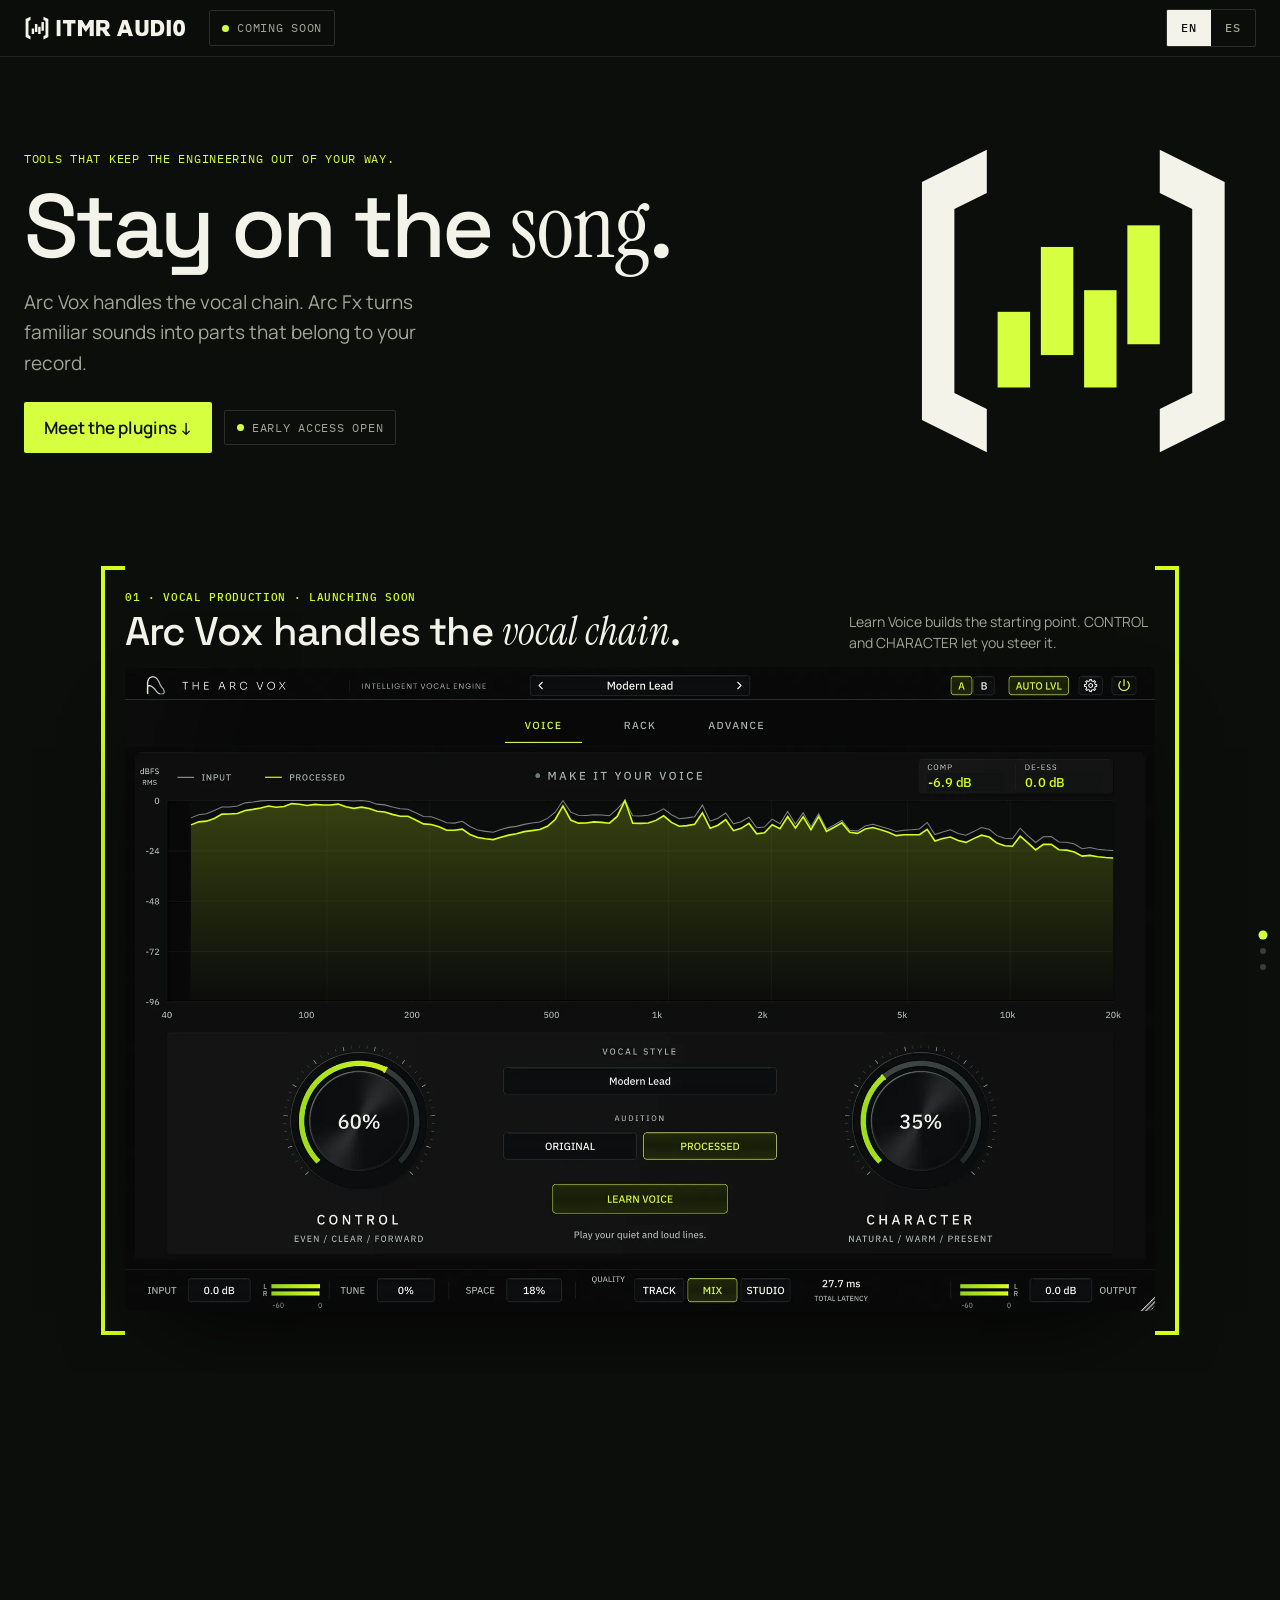
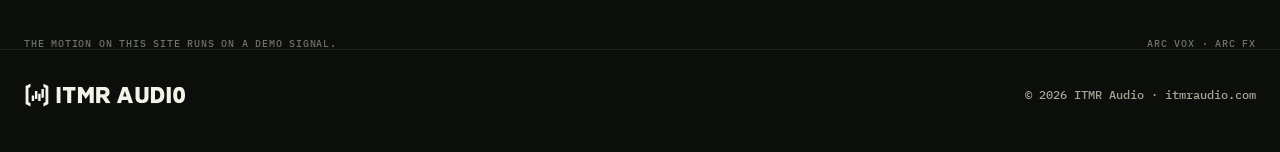
==== commit b815ee51: "Update ARC FX artwork and macro labels to FLUX and ROAM" ====
--- a/index.html
+++ b/index.html
@@ -95,7 +95,7 @@
 <div class="layerD" style="--fc:#b8ff1f;opacity:0">
 <div class="frD" style="background:var(--ink)">
 <div class="lh"><div><div class="k" data-i18n="fxK">02 · Modular effects · coming soon</div><div class="t" data-i18n-html="fxT">Quit using the sound exactly as you <i>found it</i>.</div></div><p data-i18n="fxP">Turn a plain or familiar sound into a part that belongs to your record.</p></div>
-<div class="live" data-live="fx-create"><img src="assets/fx/scr/01-create.webp" alt="THE ARC FX"><canvas></canvas></div>
+<div class="live" data-live="fx-create"><img src="assets/fx/scr/01-create-flux-roam-2x.png" alt="THE ARC FX with FLUX and ROAM macro controls"><canvas></canvas></div>
 </div>
 </div>
 <div class="layerD txt" id="signup" style="--fc:#d5ff3f;opacity:0">
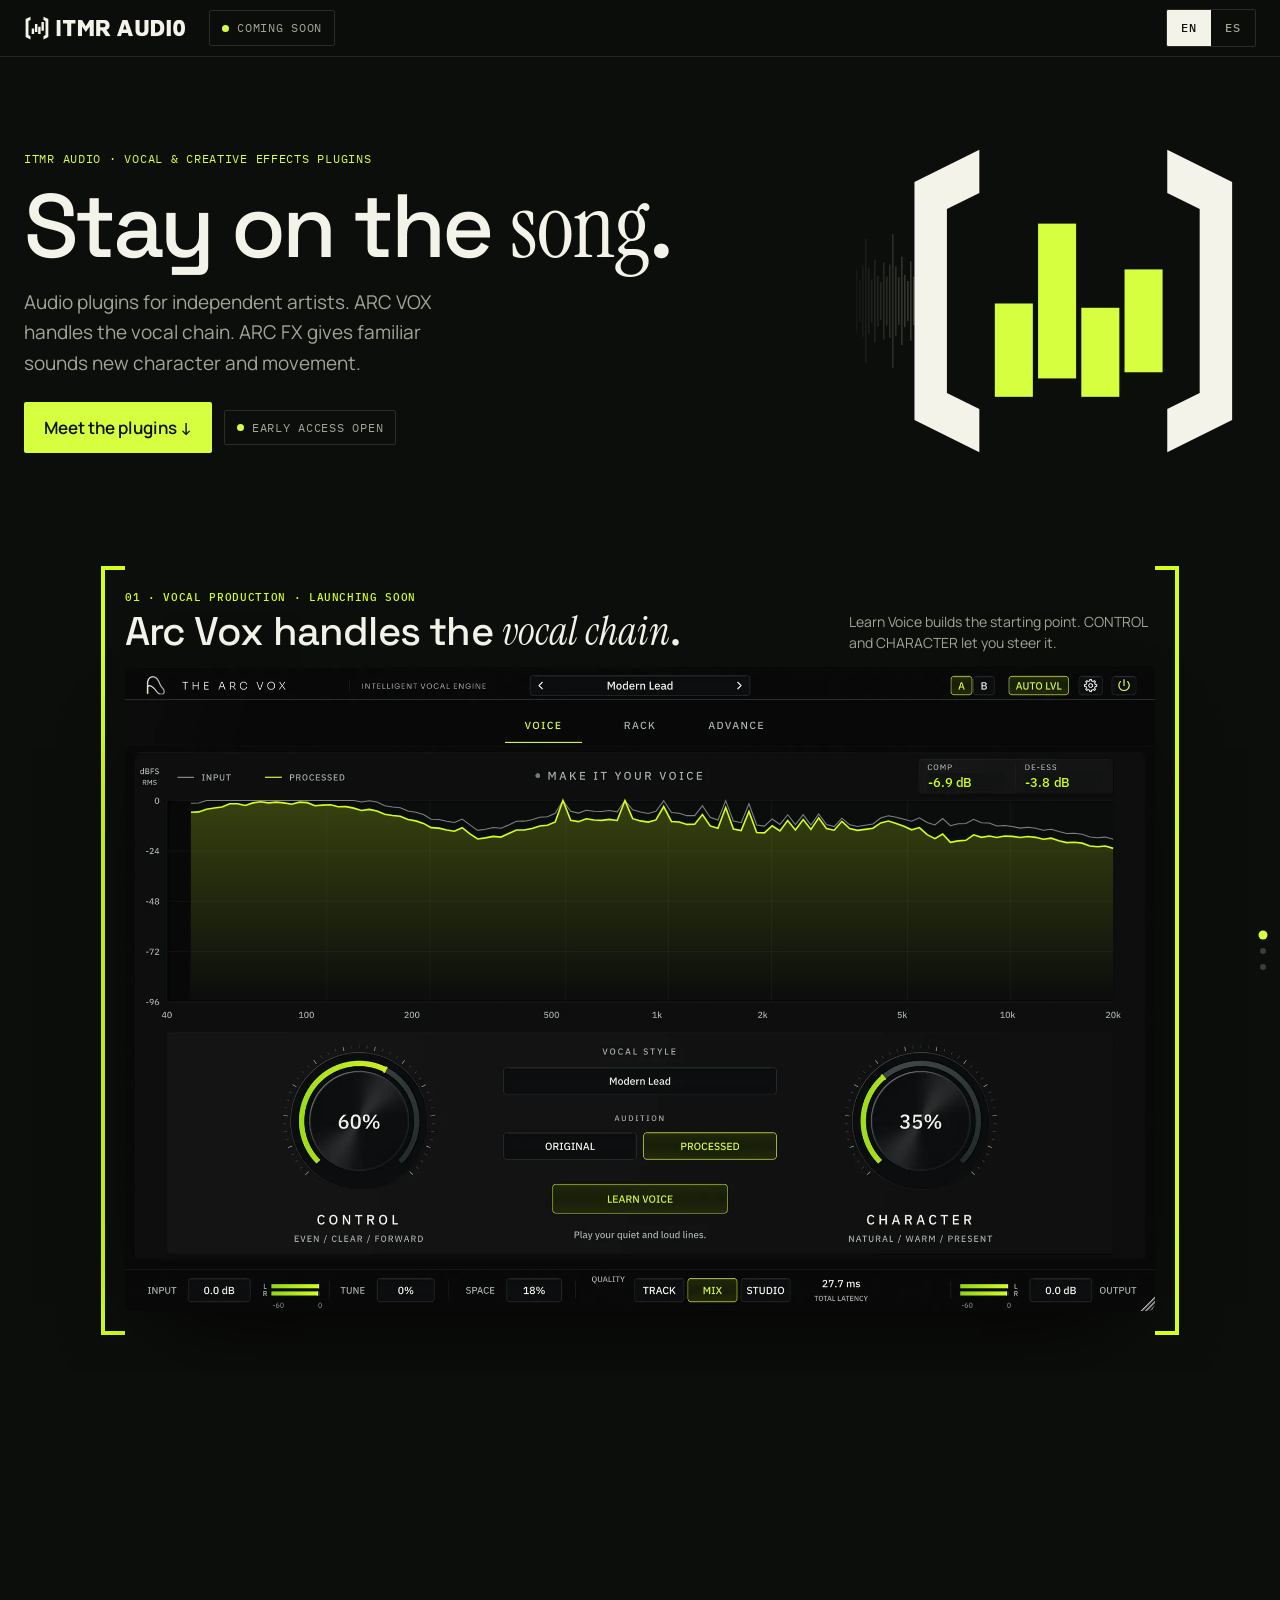
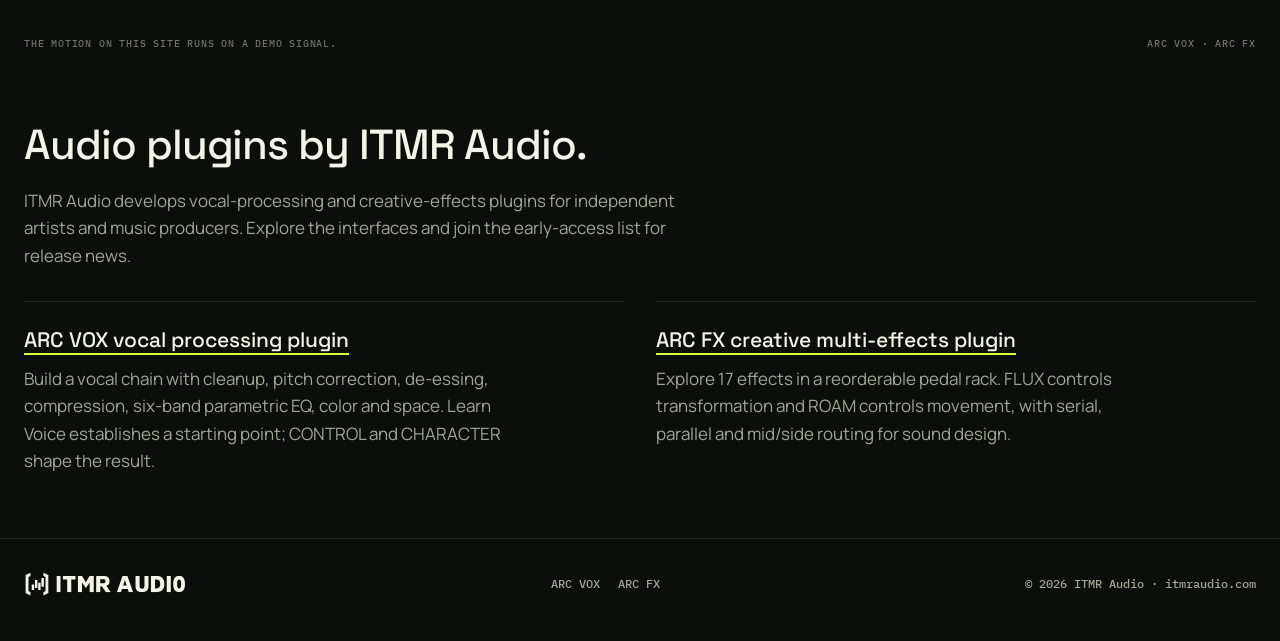
==== commit 04101f63: "Clarify ITMR Audio plugin identity for search and social discovery" ====
--- a/index.html
+++ b/index.html
@@ -3,9 +3,99 @@
 <head>
 <meta charset="utf-8">
 <meta name="viewport" content="width=device-width,initial-scale=1,viewport-fit=cover">
-<title>ITMR Audio · Coming soon</title>
-<meta name="description" content="Arc Vox handles the vocal chain. Arc Fx turns familiar sounds into something new. Join the ITMR Audio early-access list.">
-<link rel="icon" href="assets/brand/itmr-audio-symbol-signal.svg" type="image/svg+xml">
+<meta name="google-site-verification" content="4z0B2pai5ACORvoodHKTebaoz2eKL_DSpIoQXelT25A">
+<!-- SEO:START — generated by tools/build_seo.py -->
+<title>ITMR Audio | Vocal &amp; Creative Effects Plugins</title>
+<meta name="description" content="Meet ITMR Audio&#x27;s plugins for independent artists: ARC VOX for vocal processing and ARC FX for creative effects. Explore the tools and join early access.">
+<link rel="canonical" href="https://itmraudio.com/">
+<meta name="robots" content="index, follow, max-image-preview:large">
+<meta name="theme-color" content="#0c0e0b">
+<meta property="og:type" content="website">
+<meta property="og:site_name" content="ITMR Audio">
+<meta property="og:locale" content="en_US">
+<meta property="og:url" content="https://itmraudio.com/">
+<meta property="og:title" content="ITMR Audio | Vocal &amp; Creative Effects Plugins">
+<meta property="og:description" content="Meet ITMR Audio&#x27;s plugins for independent artists: ARC VOX for vocal processing and ARC FX for creative effects. Explore the tools and join early access.">
+<meta property="og:image" content="https://itmraudio.com/assets/social/itmr-audio-plugins.png">
+<meta property="og:image:secure_url" content="https://itmraudio.com/assets/social/itmr-audio-plugins.png">
+<meta property="og:image:type" content="image/png">
+<meta property="og:image:width" content="1200">
+<meta property="og:image:height" content="630">
+<meta property="og:image:alt" content="ITMR Audio audio plugins: ARC VOX vocal processing and ARC FX creative multi-effects.">
+<meta name="twitter:card" content="summary_large_image">
+<meta name="twitter:title" content="ITMR Audio | Vocal &amp; Creative Effects Plugins">
+<meta name="twitter:description" content="Meet ITMR Audio&#x27;s plugins for independent artists: ARC VOX for vocal processing and ARC FX for creative effects. Explore the tools and join early access.">
+<meta name="twitter:image" content="https://itmraudio.com/assets/social/itmr-audio-plugins.png">
+<meta name="twitter:image:alt" content="ITMR Audio audio plugins: ARC VOX vocal processing and ARC FX creative multi-effects.">
+<link rel="icon" type="image/svg+xml" href="/assets/brand/itmr-audio-symbol-signal.svg">
+<link rel="icon" type="image/png" sizes="96x96" href="/assets/brand/itmr-audio-icon-96.png">
+<link rel="apple-touch-icon" sizes="180x180" href="/assets/brand/itmr-audio-icon-180.png">
+<script type="application/ld+json">
+{
+  "@context": "https://schema.org",
+  "@graph": [
+    {
+      "@type": "Organization",
+      "@id": "https://itmraudio.com/#organization",
+      "name": "ITMR Audio",
+      "alternateName": "itmraudio.com",
+      "url": "https://itmraudio.com/",
+      "description": "ITMR Audio develops audio plugins for independent artists and producers, including ARC VOX vocal processing and ARC FX creative multi-effects.",
+      "logo": {
+        "@type": "ImageObject",
+        "url": "https://itmraudio.com/assets/brand/itmr-audio-icon-512.png",
+        "width": 512,
+        "height": 512
+      }
+    },
+    {
+      "@type": "WebSite",
+      "@id": "https://itmraudio.com/#website",
+      "url": "https://itmraudio.com/",
+      "name": "ITMR Audio",
+      "alternateName": "itmraudio.com",
+      "publisher": {
+        "@id": "https://itmraudio.com/#organization"
+      }
+    },
+    {
+      "@type": "WebPage",
+      "@id": "https://itmraudio.com/#webpage",
+      "url": "https://itmraudio.com/",
+      "name": "ITMR Audio | Vocal & Creative Effects Plugins",
+      "description": "Meet ITMR Audio's plugins for independent artists: ARC VOX for vocal processing and ARC FX for creative effects. Explore the tools and join early access.",
+      "inLanguage": "en",
+      "isPartOf": {
+        "@id": "https://itmraudio.com/#website"
+      },
+      "publisher": {
+        "@id": "https://itmraudio.com/#organization"
+      },
+      "about": {
+        "@id": "https://itmraudio.com/#organization"
+      },
+      "mainEntity": {
+        "@type": "ItemList",
+        "itemListElement": [
+          {
+            "@type": "ListItem",
+            "position": 1,
+            "name": "ARC VOX",
+            "url": "https://itmraudio.com/arc-vox"
+          },
+          {
+            "@type": "ListItem",
+            "position": 2,
+            "name": "ARC FX",
+            "url": "https://itmraudio.com/arc-fx"
+          }
+        ]
+      }
+    }
+  ]
+}
+</script>
+<!-- SEO:END -->
 <link rel="preconnect" href="https://fonts.googleapis.com">
 <link rel="preconnect" href="https://fonts.gstatic.com" crossorigin>
 <link rel="stylesheet" href="https://fonts.googleapis.com/css2?family=Space+Grotesk:wght@500;700&family=Manrope:wght@400;600&family=IBM+Plex+Mono:wght@500&family=IBM+Plex+Sans:wght@500&family=Instrument+Serif:ital@1&display=swap">
@@ -55,6 +145,15 @@
 .signup-status.err{color:#ffb58c}
 .hp{position:absolute!important;width:1px!important;height:1px!important;padding:0!important;margin:-1px!important;overflow:hidden!important;clip:rect(0,0,0,0)!important;white-space:nowrap!important;border:0!important}
 .itmr-foot .w{padding:32px 24px 44px}
+.plugin-intro{padding:72px 24px 64px;max-width:1240px;margin:auto}
+.plugin-intro h2{font:500 clamp(28px,4vw,42px)/1.15 "Space Grotesk",sans-serif;letter-spacing:-.025em;margin:0 0 18px}
+.plugin-intro>p{max-width:68ch;color:var(--moss);margin:0 0 32px}
+.plugin-list{display:grid;grid-template-columns:1fr 1fr;gap:32px}
+.plugin-list article{border-top:1px solid var(--line);padding-top:24px}
+.plugin-list h3{font:500 21px/1.3 "Space Grotesk",sans-serif;margin:0 0 12px}
+.plugin-list h3 a{color:var(--paper);text-decoration:underline;text-decoration-color:var(--signal);text-underline-offset:6px}
+.plugin-list p{max-width:48ch;color:var(--moss);margin:0}
+.plugin-intro a:focus-visible{outline:2px solid var(--signal);outline-offset:6px}
 @media (max-width:860px){
 .hero{padding:28px 0 20px}
 .hero .g{grid-template-columns:minmax(0,1fr);gap:20px}
@@ -62,6 +161,7 @@
 .itmr-bar .soon-chip{display:none}
 .signup-row{flex-direction:column}
 .signup-row button{width:100%}
+.plugin-intro{padding:48px 24px}.plugin-list{grid-template-columns:1fr;gap:28px}
 }
 </style>
 </head>
@@ -76,9 +176,9 @@
 <main>
 <section class="hero"><div class="w g">
 <div>
-<div class="mono" style="color:var(--signal)" data-i18n="kicker">A signal. A frame. A point of view.</div>
+<div class="mono" style="color:var(--signal)" data-i18n="kicker">ITMR Audio · Vocal &amp; creative effects plugins</div>
 <h1 data-i18n-html="h1">Stay on the <span class="serif">song</span>.</h1>
-<p data-i18n="lede">Arc Vox handles the vocal chain. Arc Fx turns familiar sounds into parts that belong to your record.</p>
+<p data-i18n="lede">Audio plugins for independent artists. ARC VOX handles the vocal chain. ARC FX gives familiar sounds new character and movement.</p>
 <div class="btns"><a class="b1" href="#tools" data-i18n="see">See the plugins ↓</a><a class="soon-chip mono" href="#signup"><i></i><span data-i18n="signupSoon">Early access open</span></a></div>
 </div>
 <div class="logoD"><canvas data-live="logo" data-i18n-aria="logoAria" aria-label="The ITMR Audio mark, its four bars turning into live level meters and back"></canvas></div>
@@ -113,10 +213,19 @@
 </div>
 </section>
 <div class="w"><div class="demo-tag"><span data-i18n="demo">The motion on this site runs on a demo signal.</span><span>ARC VOX · ARC FX</span></div></div>
+<section class="plugin-intro" aria-labelledby="plugins-heading">
+<h2 id="plugins-heading" data-i18n="aboutTitle">Audio plugins by ITMR Audio.</h2>
+<p data-i18n="aboutText">ITMR Audio develops vocal-processing and creative-effects plugins for independent artists and music producers. Explore the interfaces and join the early-access list for release news.</p>
+<div class="plugin-list">
+<article><h3><a href="/arc-vox" data-i18n="voxLink">ARC VOX vocal processing plugin</a></h3><p data-i18n="voxAbout">Build a vocal chain with cleanup, pitch correction, de-essing, compression, six-band parametric EQ, color and space. Learn Voice establishes a starting point; CONTROL and CHARACTER shape the result.</p></article>
+<article><h3><a href="/arc-fx" data-i18n="fxLink">ARC FX creative multi-effects plugin</a></h3><p data-i18n="fxAbout">Explore 17 effects in a reorderable pedal rack. FLUX controls transformation and ROAM controls movement, with serial, parallel and mid/side routing for sound design.</p></article>
+</div>
+</section>
 </main>
 
 <footer class="itmr-foot"><div class="w">
 <img src="assets/brand/itmr-audio-horizontal-paper.svg" alt="ITMR Audio" width="162" height="26">
+<nav aria-label="Audio plugins"><a href="/arc-vox">ARC VOX</a><a href="/arc-fx">ARC FX</a></nav>
 <span data-i18n="foot">© 2026 ITMR Audio · itmraudio.com</span>
 </div></footer>
 
@@ -124,22 +233,28 @@
 <script>
 (function(){
 var T={
- en:{chip:'Coming soon',kicker:'Tools that keep the engineering out of your way.',h1:'Stay on the <span class="serif">song</span>.',
-  lede:'Arc Vox handles the vocal chain. Arc Fx turns familiar sounds into parts that belong to your record.',see:'Meet the plugins ↓',signupSoon:'Early access open',
+ en:{chip:'Coming soon',kicker:'ITMR Audio · Vocal & creative effects plugins',h1:'Stay on the <span class="serif">song</span>.',
+  lede:'Audio plugins for independent artists. ARC VOX handles the vocal chain. ARC FX gives familiar sounds new character and movement.',see:'Meet the plugins ↓',signupSoon:'Early access open',
+  aboutTitle:'Audio plugins by ITMR Audio.',aboutText:'ITMR Audio develops vocal-processing and creative-effects plugins for independent artists and music producers. Explore the interfaces and join the early-access list for release news.',
+  voxLink:'ARC VOX vocal processing plugin',voxAbout:'Build a vocal chain with cleanup, pitch correction, de-essing, compression, six-band parametric EQ, color and space. Learn Voice establishes a starting point; CONTROL and CHARACTER shape the result.',
+  fxLink:'ARC FX creative multi-effects plugin',fxAbout:'Explore 17 effects in a reorderable pedal rack. FLUX controls transformation and ROAM controls movement, with serial, parallel and mid/side routing for sound design.',
   logoAria:'The ITMR Audio mark, its four bars turning into live level meters and back',
   voxK:'01 · Vocal production · launching soon',voxT:'Arc Vox handles the <i>vocal chain</i>.',voxP:'Learn Voice builds the starting point. CONTROL and CHARACTER let you steer it.',
   fxK:'02 · Modular effects · coming soon',fxT:'Quit using the sound exactly as you <i>found it</i>.',fxP:'Turn a plain or familiar sound into a part that belongs to your record.',
   suK:'[ Sign up ]',suBig:'Get there <i>early</i>.',suSub:'Join the list for early access and launch pricing.',
   suBtn:'Join early access',emailLabel:'Email address',emailPlaceholder:'you@studio.com',privacy:'Product news only. Unsubscribe anytime.',sending:'Joining…',success:"You're on the list.",exists:"You're already on the list.",invalid:'Enter a valid email address.',error:'Something went wrong. Try again.',demo:'The motion on this site runs on a demo signal.',foot:'© 2026 ITMR Audio · itmraudio.com',
-  title:'ITMR Audio · Coming soon'},
- es:{chip:'Próximamente',kicker:'Herramientas que no interrumpen tu proceso.',h1:'Mantente en la <span class="serif">canción</span>.',
-  lede:'Arc Vox se encarga de la cadena vocal. Arc Fx convierte sonidos conocidos en partes que pertenecen a tu disco.',see:'Conoce los plugins ↓',signupSoon:'Acceso anticipado abierto',
+  title:'ITMR Audio | Vocal & Creative Effects Plugins'},
+ es:{chip:'Próximamente',kicker:'ITMR Audio · Plugins vocales y efectos creativos',h1:'Mantente en la <span class="serif">canción</span>.',
+  lede:'Plugins de audio para artistas independientes. ARC VOX se encarga de la cadena vocal. ARC FX aporta carácter y movimiento a sonidos conocidos.',see:'Conoce los plugins ↓',signupSoon:'Acceso anticipado abierto',
+  aboutTitle:'Plugins de audio de ITMR Audio.',aboutText:'ITMR Audio desarrolla plugins de procesamiento vocal y efectos creativos para artistas independientes y productores musicales. Explora las interfaces y únete a la lista de acceso anticipado para conocer los lanzamientos.',
+  voxLink:'ARC VOX: plugin de procesamiento vocal',voxAbout:'Crea una cadena vocal con limpieza, corrección de tono, de-esser, compresión, EQ paramétrico de seis bandas, color y espacio. Learn Voice establece el punto de partida; CONTROL y CHARACTER dan forma al resultado.',
+  fxLink:'ARC FX: plugin multiefectos creativos',fxAbout:'Explora 17 efectos en un rack de pedales reordenable. FLUX controla la transformación y ROAM el movimiento, con ruteo en serie, paralelo y mid/side para diseñar sonidos.',
   logoAria:'El logo de ITMR Audio: sus cuatro barras se convierten en medidores de nivel y vuelven',
   voxK:'01 · Producción vocal · muy pronto',voxT:'Arc Vox se encarga de la <i>cadena vocal</i>.',voxP:'Learn Voice crea el punto de partida. CONTROL y CHARACTER te permiten dirigir el resultado.',
   fxK:'02 · Efectos modulares · próximamente',fxT:'Deja de usar el sonido tal como lo <i>encontraste</i>.',fxP:'Convierte un sonido común o conocido en una parte que pertenezca a tu disco.',
   suK:'[ Registro ]',suBig:'Llega <i>primero</i>.',suSub:'Únete para recibir acceso anticipado y precio de lanzamiento.',
   suBtn:'Unirme a la lista',emailLabel:'Correo electrónico',emailPlaceholder:'tu@estudio.com',privacy:'Solo noticias del producto. Cancela cuando quieras.',sending:'Registrando…',success:'Ya estás en la lista.',exists:'Ya estabas en la lista.',invalid:'Escribe un correo válido.',error:'Algo salió mal. Inténtalo de nuevo.',demo:'El movimiento de este sitio usa una señal de demostración.',foot:'© 2026 ITMR Audio · itmraudio.com',
-  title:'ITMR Audio · Próximamente'}
+  title:'ITMR Audio | Plugins vocales y efectos creativos'}
 };
 function set(l){
   var d=T[l]||T.en; document.documentElement.lang=l; document.title=d.title;
